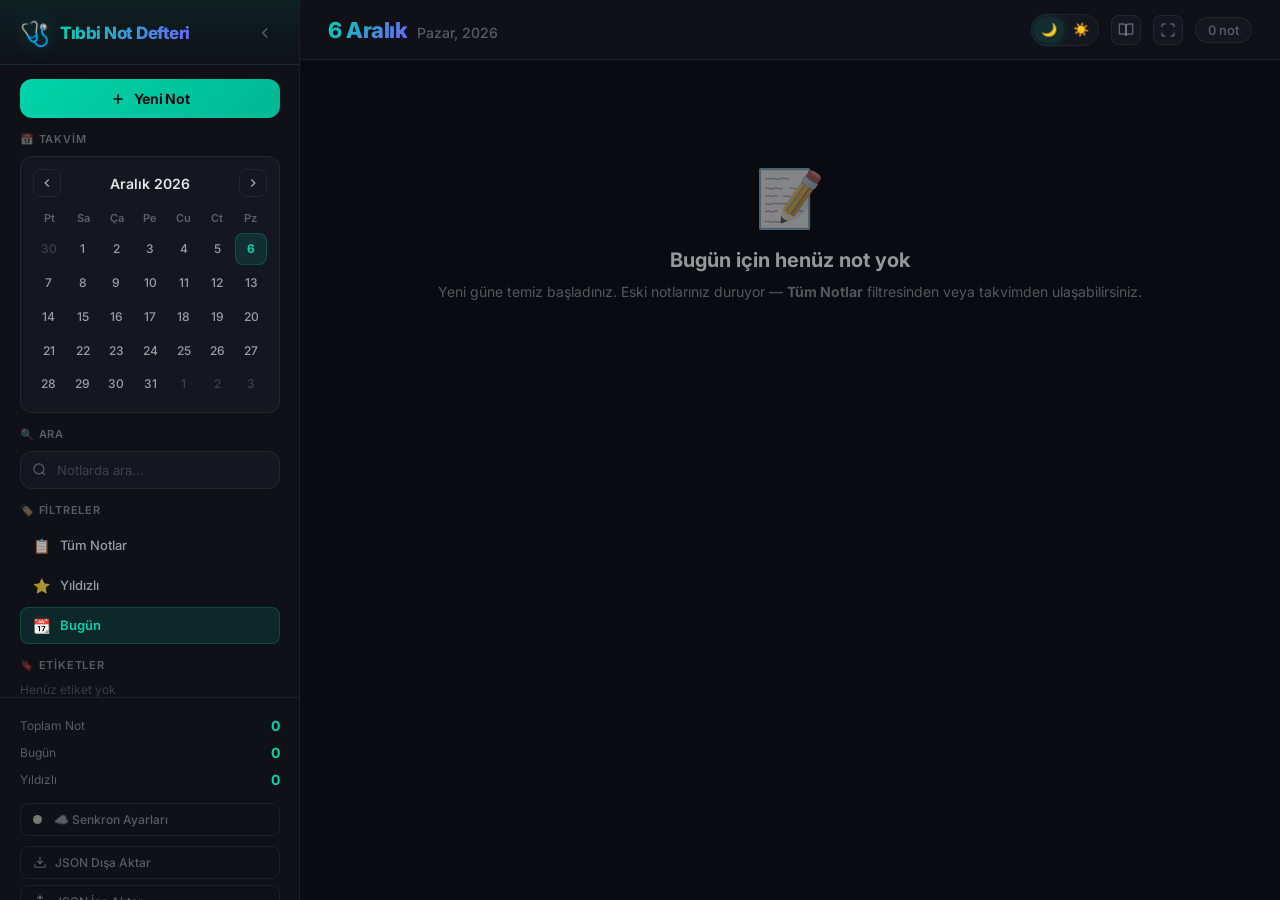
==== index.html @ 73571c64 "Mobil: PWA defter + GitHub Gist senkron (Asama 1) - index.html: app/* dosyalarini AYNEN kullanan PWA" ====
<!DOCTYPE html>
<html lang="tr">
<head>
  <meta charset="UTF-8">
  <meta name="viewport" content="width=device-width, initial-scale=1.0, maximum-scale=1.0, user-scalable=no, viewport-fit=cover">
  <title>Tıbbi Not Defteri</title>

  <!-- ===== PWA (mobil uygulama) etiketleri ===== -->
  <link rel="manifest" href="manifest.webmanifest">
  <meta name="theme-color" content="#0f0f14">
  <meta name="mobile-web-app-capable" content="yes">
  <meta name="apple-mobile-web-app-capable" content="yes">
  <meta name="apple-mobile-web-app-status-bar-style" content="black-translucent">
  <meta name="apple-mobile-web-app-title" content="Not Defteri">
  <link rel="apple-touch-icon" href="icons/icon256.png">
  <link rel="icon" type="image/png" href="icons/icon128.png">

  <link rel="preconnect" href="https://fonts.googleapis.com">
  <link rel="preconnect" href="https://fonts.gstatic.com" crossorigin>
  <link href="https://fonts.googleapis.com/css2?family=Inter:wght@300;400;500;600;700;800&display=swap" rel="stylesheet">

  <!-- app/* dosyaları AYNEN kullanılır (kopyalanmaz) -->
  <link rel="stylesheet" href="app/app.css">
  <!-- Mobil-özel ek stiller (app.css'e dokunmaz) -->
  <link rel="stylesheet" href="mobile.css">
</head>
<body>
  <div class="app-layout">
    <!-- ====== SIDEBAR ====== -->
    <aside class="sidebar" id="sidebar">
      <div class="sidebar-inner">
        <!-- Logo -->
        <div class="sidebar-header">
          <div class="sidebar-logo">
            <span class="sidebar-logo-icon">🩺</span>
            <span class="sidebar-logo-text">Tıbbi Not Defteri</span>
          </div>
          <button class="sidebar-toggle" id="sidebarToggle" title="Kenar çubuğunu kapat">
            <svg width="18" height="18" viewBox="0 0 24 24" fill="none" stroke="currentColor" stroke-width="2"><path d="M15 18l-6-6 6-6"/></svg>
          </button>
        </div>

        <!-- Quick Note -->
        <div class="sidebar-section">
          <button class="sidebar-new-note-btn" id="newNoteBtn">
            <svg width="16" height="16" viewBox="0 0 24 24" fill="none" stroke="currentColor" stroke-width="2.5"><path d="M12 5v14M5 12h14"/></svg>
            Yeni Not
          </button>
        </div>

        <!-- Calendar -->
        <div class="sidebar-section">
          <div class="sidebar-section-title">
            <span>📅 Takvim</span>
          </div>
          <div class="calendar" id="calendar">
            <div class="calendar-header">
              <button class="calendar-nav" id="calPrev">
                <svg width="14" height="14" viewBox="0 0 24 24" fill="none" stroke="currentColor" stroke-width="2.5"><path d="M15 18l-6-6 6-6"/></svg>
              </button>
              <span class="calendar-month" id="calMonth"></span>
              <button class="calendar-nav" id="calNext">
                <svg width="14" height="14" viewBox="0 0 24 24" fill="none" stroke="currentColor" stroke-width="2.5"><path d="M9 18l6-6-6-6"/></svg>
              </button>
            </div>
            <div class="calendar-weekdays">
              <span>Pt</span><span>Sa</span><span>Ça</span><span>Pe</span><span>Cu</span><span>Ct</span><span>Pz</span>
            </div>
            <div class="calendar-days" id="calDays"></div>
          </div>
        </div>

        <!-- Search -->
        <div class="sidebar-section">
          <div class="sidebar-section-title">
            <span>🔍 Ara</span>
          </div>
          <div class="search-box">
            <svg class="search-icon" width="15" height="15" viewBox="0 0 24 24" fill="none" stroke="currentColor" stroke-width="2"><circle cx="11" cy="11" r="8"/><path d="m21 21-4.35-4.35"/></svg>
            <input type="text" class="search-input" id="searchInput" placeholder="Notlarda ara...">
            <button class="search-clear" id="searchClear" style="display:none">✕</button>
          </div>
        </div>

        <!-- Filters -->
        <div class="sidebar-section">
          <div class="sidebar-section-title">
            <span>🏷️ Filtreler</span>
          </div>
          <div class="filter-buttons">
            <button class="filter-btn" data-filter="all">
              <span class="filter-icon">📋</span> Tüm Notlar
            </button>
            <button class="filter-btn" data-filter="starred">
              <span class="filter-icon">⭐</span> Yıldızlı
            </button>
            <button class="filter-btn active" data-filter="today">
              <span class="filter-icon">📆</span> Bugün
            </button>
          </div>
        </div>

        <!-- Tags -->
        <div class="sidebar-section">
          <div class="sidebar-section-title">
            <span>🔖 Etiketler</span>
          </div>
          <div class="tag-cloud" id="tagCloud">
            <div class="tag-empty">Henüz etiket yok</div>
          </div>
        </div>


        <!-- Stats -->
        <div class="sidebar-section sidebar-stats">
          <div class="sidebar-stat-row">
            <span class="sidebar-stat-label">Toplam Not</span>
            <span class="sidebar-stat-value" id="statTotal">0</span>
          </div>
          <div class="sidebar-stat-row">
            <span class="sidebar-stat-label">Bugün</span>
            <span class="sidebar-stat-value" id="statToday">0</span>
          </div>
          <div class="sidebar-stat-row">
            <span class="sidebar-stat-label">Yıldızlı</span>
            <span class="sidebar-stat-value" id="statStarred">0</span>
          </div>
        </div>

        <!-- Senkron (mobil-özel) -->
        <div class="sidebar-section sidebar-data-actions">
          <button class="data-action-btn" id="syncSettingsBtn">
            <span id="syncStatusDot" style="display:inline-block;width:9px;height:9px;border-radius:50%;background:#777;margin-right:4px;"></span>
            ☁️ Senkron Ayarları
          </button>
        </div>

        <!-- Data Actions -->
        <div class="sidebar-section sidebar-data-actions">
          <button class="data-action-btn" id="exportBtn">
            <svg width="14" height="14" viewBox="0 0 24 24" fill="none" stroke="currentColor" stroke-width="2"><path d="M21 15v4a2 2 0 01-2 2H5a2 2 0 01-2-2v-4M7 10l5 5 5-5M12 15V3"/></svg>
            JSON Dışa Aktar
          </button>
          <button class="data-action-btn" id="importBtn">
            <svg width="14" height="14" viewBox="0 0 24 24" fill="none" stroke="currentColor" stroke-width="2"><path d="M21 15v4a2 2 0 01-2 2H5a2 2 0 01-2-2v-4M17 8l-5-5-5 5M12 3v12"/></svg>
            JSON İçe Aktar
          </button>
          <div class="data-action-row">
            <button class="data-action-btn data-action-btn-sm" id="exportMdBtn" title="Görünen notları Markdown olarak indir">📄 Markdown</button>
            <button class="data-action-btn data-action-btn-sm" id="exportCsvBtn" title="Görünen notları CSV olarak indir">📊 CSV</button>
          </div>
          <button class="data-action-btn" id="printBtn" title="Görünen notları yazdır veya PDF olarak kaydet">
            <svg width="14" height="14" viewBox="0 0 24 24" fill="none" stroke="currentColor" stroke-width="2"><path d="M6 9V2h12v7M6 18H4a2 2 0 01-2-2v-5a2 2 0 012-2h16a2 2 0 012 2v5a2 2 0 01-2 2h-2M6 14h12v8H6z"/></svg>
            Yazdır / PDF
          </button>
          <input type="file" id="importFile" accept=".json" style="display:none">
        </div>
      </div>
    </aside>

    <!-- ====== MAIN CONTENT ====== -->
    <main class="main-content" id="mainContent">
      <!-- Top Bar -->
      <div class="topbar">
        <button class="topbar-menu-btn" id="menuToggle" title="Menü">
          <svg width="20" height="20" viewBox="0 0 24 24" fill="none" stroke="currentColor" stroke-width="2"><path d="M3 12h18M3 6h18M3 18h18"/></svg>
        </button>
        <div class="topbar-title" id="topbarTitle">
          <span class="topbar-date-day" id="topbarDay"></span>
          <span class="topbar-date-full" id="topbarDate"></span>
        </div>
        <div class="topbar-actions">
          <div class="topbar-theme-toggle" id="themeToggle">
            <button class="topbar-theme-btn active" data-theme="dark" title="Koyu Tema">🌙</button>
            <button class="topbar-theme-btn" data-theme="light" title="Açık Tema">☀️</button>
          </div>
          <button class="topbar-icon-btn" id="topbarReadAll" title="Toplu Oku — görünen tüm notları günlere göre tek akışta, tam ekran oku">
            <svg width="16" height="16" viewBox="0 0 24 24" fill="none" stroke="currentColor" stroke-width="2"><path d="M2 3h6a4 4 0 0 1 4 4v14a3 3 0 0 0-3-3H2z"/><path d="M22 3h-6a4 4 0 0 0-4 4v14a3 3 0 0 1 3-3h7z"/></svg>
          </button>
          <button class="topbar-icon-btn" id="topbarFullscreen" title="Tam Ekran">
            <svg width="16" height="16" viewBox="0 0 24 24" fill="none" stroke="currentColor" stroke-width="2"><path d="M8 3H5a2 2 0 00-2 2v3m18 0V5a2 2 0 00-2-2h-3m0 18h3a2 2 0 002-2v-3M3 16v3a2 2 0 002 2h3"/></svg>
          </button>
          <span class="topbar-note-count" id="topbarNoteCount">0 not</span>
        </div>
      </div>

      <!-- Yerel kayıt hatası uyarısı -->
      <div class="disk-error-banner hidden" id="diskErrorBanner">
        <span class="disk-error-text">⚠️ Notlar bilgisayara (yerel dosyaya) kaydedilemiyor. Veriler tarayıcıda güvende, ama <strong>data/notlar.json</strong> güncellenmiyor. Native host kurulumunu kontrol edin.</span>
        <button class="disk-error-close" id="diskErrorClose" title="Kapat">✕</button>
      </div>

      <!-- Notes Container -->
      <div class="notes-container" id="notesContainer">
        <!-- Notes are rendered here dynamically -->
        <div class="notes-empty" id="notesEmpty">
          <div class="notes-empty-icon">📝</div>
          <div class="notes-empty-title">Henüz not yok</div>
          <div class="notes-empty-text">
            Sağ alttaki <strong>+</strong> ile yeni not ekleyin,<br>
            veya bilgisayardaki defterden senkronlayın.
          </div>
        </div>
      </div>
    </main>
  </div>

  <!-- ====== MODALS ====== -->
  <!-- Edit Note Modal -->
  <div class="modal-overlay" id="editModal" style="display:none">
    <div class="modal">
      <div class="modal-header">
        <h2 class="modal-title">📝 Notu Düzenle</h2>
        <button class="modal-close" id="editModalClose">✕</button>
      </div>
      <div class="modal-body">
        <div class="modal-field">
          <label class="modal-label">İçerik</label>
          <div class="rich-toolbar" id="editToolbar">
            <button type="button" class="rich-btn" data-cmd="bold" title="Kalın"><b>B</b></button>
            <button type="button" class="rich-btn" data-cmd="italic" title="İtalik"><i>I</i></button>
            <button type="button" class="rich-btn" data-cmd="underline" title="Altı çizili"><u>U</u></button>
            <span class="rich-sep"></span>
            <button type="button" class="rich-btn" data-cmd="insertUnorderedList" title="Madde listesi">• Liste</button>
            <button type="button" class="rich-btn" data-cmd="formatBlock" data-value="h3" title="Başlık">H</button>
            <span class="rich-sep"></span>
            <button type="button" class="rich-btn" data-cmd="removeFormat" title="Biçimi temizle">✕ Biçim</button>
          </div>
          <div class="modal-textarea rich-editor" id="editContent" contenteditable="true"></div>
        </div>
        <div class="modal-field">
          <label class="modal-label">Kişisel Not</label>
          <textarea class="modal-textarea modal-textarea-sm" id="editUserNote" rows="3" placeholder="Kendi notlarınızı ekleyin..."></textarea>
        </div>
        <div class="modal-field">
          <label class="modal-label">Etiketler (virgülle ayırın)</label>
          <input type="text" class="modal-input" id="editTags" placeholder="acil, kardiyoloji, nöroloji">
        </div>
      </div>
      <div class="modal-footer">
        <button class="modal-btn modal-btn-secondary" id="editModalCancel">İptal</button>
        <button class="modal-btn modal-btn-primary" id="editModalSave">💾 Kaydet</button>
      </div>
    </div>
  </div>

  <!-- New Note Modal -->
  <div class="modal-overlay" id="newNoteModal" style="display:none">
    <div class="modal">
      <div class="modal-header">
        <h2 class="modal-title">✏️ Yeni Not</h2>
        <button class="modal-close" id="newNoteModalClose">✕</button>
      </div>
      <div class="modal-body">
        <div class="modal-field">
          <label class="modal-label">İçerik</label>
          <textarea class="modal-textarea" id="newNoteContent" rows="8" placeholder="Not içeriğinizi yazın..."></textarea>
        </div>
        <div class="modal-field">
          <label class="modal-label">Etiketler (virgülle ayırın)</label>
          <input type="text" class="modal-input" id="newNoteTags" placeholder="acil, kardiyoloji, nöroloji">
        </div>
      </div>
      <div class="modal-footer">
        <button class="modal-btn modal-btn-secondary" id="newNoteModalCancel">İptal</button>
        <button class="modal-btn modal-btn-primary" id="newNoteModalSave">📋 Kaydet</button>
      </div>
    </div>
  </div>

  <!-- Delete Confirm Modal -->
  <div class="modal-overlay" id="deleteModal" style="display:none">
    <div class="modal modal-sm">
      <div class="modal-header">
        <h2 class="modal-title">🗑️ Notu Sil</h2>
        <button class="modal-close" id="deleteModalClose">✕</button>
      </div>
      <div class="modal-body">
        <p class="modal-text">Bu notu silmek istediğinizden emin misiniz? Bu işlem geri alınamaz.</p>
      </div>
      <div class="modal-footer">
        <button class="modal-btn modal-btn-secondary" id="deleteModalCancel">İptal</button>
        <button class="modal-btn modal-btn-danger" id="deleteModalConfirm">🗑️ Sil</button>
      </div>
    </div>
  </div>

  <!-- Read Note Modal -->
  <div class="modal-overlay" id="readModal" style="display:none">
    <div class="modal read-modal" id="readModalDialog" style="width: min(720px, 90vw);">
      <div class="modal-header">
        <h2 class="modal-title">📖 Notu Oku</h2>
        <div class="read-modal-width-control" id="readModalWidthControl">
          <button class="width-toggle-btn" id="widthToggleBtn" title="Genişlik Ayarla">
            <svg width="14" height="14" viewBox="0 0 24 24" fill="none" stroke="currentColor" stroke-width="2"><path d="M21 3H3v18h18V3zM9 3v18M15 3v18"/></svg>
          </button>
          <div class="width-slider-panel" id="widthSliderPanel">
            <input type="range" class="width-slider" id="readModalWidthSlider" min="40" max="100" value="65" title="İçerik genişliği">
            <span class="width-value" id="readModalWidthValue">65%</span>
          </div>
        </div>
        <div style="display:flex; gap:6px; align-items:center;">
          <span class="read-modal-meta" id="readModalMeta"></span>
          <button class="modal-header-btn" id="readModalFullscreen" title="Tam Ekran">
            <svg width="16" height="16" viewBox="0 0 24 24" fill="none" stroke="currentColor" stroke-width="2"><path d="M8 3H5a2 2 0 00-2 2v3m18 0V5a2 2 0 00-2-2h-3m0 18h3a2 2 0 002-2v-3M3 16v3a2 2 0 002 2h3"/></svg>
          </button>
          <button class="modal-close" id="readModalClose">✕</button>
        </div>
      </div>
      <div class="modal-body" style="max-height:60vh; overflow-y:auto;">
        <div id="readModalContent" class="note-card-content" style="font-size:15px; line-height:1.85; color:var(--text-primary); word-break:break-word; max-height:none; overflow-y:auto;"></div>
        <div id="readModalUserNote" style="display:none; margin-top:16px; padding:12px 16px; background:var(--accent-secondary-dim); border:1px solid rgba(108,99,255,0.12); border-radius:var(--radius-sm); font-size:14px; color:#b0adff; line-height:1.6; font-style:italic;"></div>
        <div id="readModalSource" style="display:none; margin-top:16px; font-size:12px; color:var(--text-tertiary);"></div>
        <div id="readModalTags" style="display:none; margin-top:12px; display:flex; gap:6px; flex-wrap:wrap;"></div>
      </div>
      <div class="modal-footer read-modal-footer">
        <div class="read-modal-nav">
          <button class="modal-btn modal-btn-nav" id="readModalPrev" title="Önceki Not">
            <svg width="16" height="16" viewBox="0 0 24 24" fill="none" stroke="currentColor" stroke-width="2.5"><path d="M15 18l-6-6 6-6"/></svg>
            <span>Önceki</span>
          </button>
          <span class="read-modal-counter" id="readModalCounter"></span>
          <button class="modal-btn modal-btn-nav" id="readModalNext" title="Sonraki Not">
            <span>Sonraki</span>
            <svg width="16" height="16" viewBox="0 0 24 24" fill="none" stroke="currentColor" stroke-width="2.5"><path d="M9 18l6-6-6-6"/></svg>
          </button>
        </div>
        <div class="read-modal-actions">
          <button class="modal-btn modal-btn-secondary" id="readModalCopyBtn" title="Notu panoya kopyala">📋 Kopyala</button>
          <button class="modal-btn modal-btn-secondary" id="readModalEditBtn">✏️ Düzenle</button>
          <button class="modal-btn modal-btn-primary" id="readModalCloseBtn">Kapat</button>
        </div>
      </div>
    </div>
  </div>

  <!-- ====== MOBİL-ÖZEL: Senkron Ayarları Modalı ====== -->
  <div class="modal-overlay" id="syncModal" style="display:none">
    <div class="modal modal-sm">
      <div class="modal-header">
        <h2 class="modal-title">☁️ Bulut Senkron</h2>
        <button class="modal-close" id="syncModalClose">✕</button>
      </div>
      <div class="modal-body">
        <p class="modal-text" id="syncStatusText" style="margin-bottom:14px;">Durum: kapalı</p>
        <div class="modal-field">
          <label class="modal-label">GitHub Token (yalnızca "gist" izinli)</label>
          <input type="password" class="modal-input" id="syncToken" placeholder="ghp_… veya github_pat_…" autocomplete="off">
          <small style="color:var(--text-tertiary); font-size:11px; display:block; margin-top:6px;">
            Token yalnızca <strong>bu telefonda</strong> saklanır, hiçbir yere gönderilmez.
          </small>
        </div>
        <div class="modal-field">
          <label class="modal-label">Gist ID (boş bırak → otomatik oluşturulur)</label>
          <input type="text" class="modal-input" id="syncGistId" placeholder="(ilk kurulumda boş bırakın)" autocomplete="off">
        </div>
      </div>
      <div class="modal-footer">
        <button class="modal-btn modal-btn-danger" id="syncDisconnectBtn" style="margin-right:auto;">Bağlantıyı Kes</button>
        <button class="modal-btn modal-btn-secondary" id="syncNowBtn">🔄 Şimdi Senkronla</button>
        <button class="modal-btn modal-btn-primary" id="syncSaveBtn">💾 Bağlan</button>
      </div>
    </div>
  </div>

  <!-- ====== MOBİL-ÖZEL: Yeni not için kayan (+) buton ====== -->
  <button class="mobile-fab" id="mobileFab" title="Yeni Not" aria-label="Yeni Not">
    <svg width="26" height="26" viewBox="0 0 24 24" fill="none" stroke="currentColor" stroke-width="2.5"><path d="M12 5v14M5 12h14"/></svg>
  </button>

  <!-- ===== Önce mobil shim (chrome.* + senkron), sonra app/* AYNEN ===== -->
  <script src="mobile-shim.js"></script>
  <script src="app/storage.js"></script>
  <script src="app/app.js"></script>
  <script src="mobile-settings.js"></script>
  <script>
    // Service worker (çevrimdışı çalışma)
    if ('serviceWorker' in navigator) {
      window.addEventListener('load', function () {
        navigator.serviceWorker.register('sw.js').catch(function (e) {
          console.warn('SW kaydı başarısız', e);
        });
      });
    }
  </script>
</body>
</html>
---- app/app.css ----
/* ==========================================
   Tıbbi Not Defteri - Ana Uygulama Styles
   ========================================== */

@import url('https://fonts.googleapis.com/css2?family=Inter:wght@300;400;500;600;700;800&display=swap');

/* ==========================================
   CSS Custom Properties (Design Tokens)
   ========================================== */
:root {
  /* Colors */
  --bg-primary: #0a0b10;
  --bg-secondary: #0f1117;
  --bg-tertiary: #151720;
  --bg-card: #1a1d27;
  --bg-card-hover: #1f2233;
  --bg-elevated: #222538;

  --accent-primary: #00d4aa;
  --accent-primary-hover: #00e6b8;
  --accent-primary-dim: rgba(0, 212, 170, 0.12);
  --accent-primary-glow: rgba(0, 212, 170, 0.08);
  --accent-secondary: #6c63ff;
  --accent-secondary-dim: rgba(108, 99, 255, 0.12);
  --accent-danger: #ff5252;
  --accent-danger-dim: rgba(255, 82, 82, 0.12);
  --accent-warning: #ffb74d;
  --accent-star: #ffd700;

  --text-primary: #e4e4e7;
  --text-secondary: rgba(228, 228, 231, 0.65);
  --text-tertiary: rgba(228, 228, 231, 0.35);
  --text-muted: rgba(228, 228, 231, 0.2);

  --border-primary: rgba(255, 255, 255, 0.06);
  --border-hover: rgba(0, 212, 170, 0.2);
  --border-accent: rgba(0, 212, 170, 0.35);

  --shadow-sm: 0 2px 8px rgba(0, 0, 0, 0.2);
  --shadow-md: 0 4px 20px rgba(0, 0, 0, 0.3);
  --shadow-lg: 0 8px 40px rgba(0, 0, 0, 0.4);
  --shadow-glow: 0 0 30px rgba(0, 212, 170, 0.08);

  --radius-sm: 8px;
  --radius-md: 12px;
  --radius-lg: 16px;
  --radius-xl: 20px;

  --sidebar-width: 300px;
  --topbar-height: 60px;

  --transition-fast: 0.15s ease;
  --transition-normal: 0.25s ease;
  --transition-smooth: 0.35s cubic-bezier(0.4, 0, 0.2, 1);
}

/* ==========================================
   Reset & Base
   ========================================== */
*, *::before, *::after {
  box-sizing: border-box;
  margin: 0;
  padding: 0;
}

html, body {
  height: 100%;
  overflow: hidden;
}

body {
  font-family: 'Inter', -apple-system, BlinkMacSystemFont, 'Segoe UI', sans-serif;
  background: var(--bg-primary);
  color: var(--text-primary);
  -webkit-font-smoothing: antialiased;
  -moz-osx-font-smoothing: grayscale;
}

/* ==========================================
   App Layout
   ========================================== */
.app-layout {
  display: flex;
  height: 100vh;
  overflow: hidden;
}

/* ==========================================
   SIDEBAR
   ========================================== */
.sidebar {
  width: var(--sidebar-width);
  min-width: var(--sidebar-width);
  height: 100vh;
  background: var(--bg-secondary);
  border-right: 1px solid var(--border-primary);
  display: flex;
  flex-direction: column;
  transition: all var(--transition-smooth);
  overflow: hidden;
  position: relative;
  z-index: 100;
}

.sidebar.collapsed {
  width: 0;
  min-width: 0;
  border-right: none;
}

.sidebar-inner {
  width: var(--sidebar-width);
  height: 100%;
  overflow-y: auto;
  overflow-x: hidden;
  display: flex;
  flex-direction: column;
  padding-bottom: 20px;
}

.sidebar-inner::-webkit-scrollbar {
  width: 4px;
}

.sidebar-inner::-webkit-scrollbar-track {
  background: transparent;
}

.sidebar-inner::-webkit-scrollbar-thumb {
  background: rgba(255, 255, 255, 0.08);
  border-radius: 2px;
}

.sidebar-inner::-webkit-scrollbar-thumb:hover {
  background: rgba(255, 255, 255, 0.15);
}

/* Sidebar Header */
.sidebar-header {
  display: flex;
  align-items: center;
  justify-content: space-between;
  padding: 18px 20px 16px;
  border-bottom: 1px solid var(--border-primary);
  background: linear-gradient(180deg, var(--accent-primary-glow), transparent);
}

.sidebar-logo {
  display: flex;
  align-items: center;
  gap: 10px;
}

.sidebar-logo-icon {
  font-size: 24px;
  filter: drop-shadow(0 0 10px rgba(0, 212, 170, 0.4));
}

.sidebar-logo-text {
  font-size: 17px;
  font-weight: 800;
  background: linear-gradient(135deg, var(--accent-primary), var(--accent-secondary));
  -webkit-background-clip: text;
  -webkit-text-fill-color: transparent;
  background-clip: text;
  letter-spacing: -0.5px;
}

.sidebar-toggle {
  width: 30px;
  height: 30px;
  display: flex;
  align-items: center;
  justify-content: center;
  background: transparent;
  border: 1px solid transparent;
  border-radius: var(--radius-sm);
  color: var(--text-tertiary);
  cursor: pointer;
  transition: all var(--transition-fast);
}

.sidebar-toggle:hover {
  background: var(--accent-primary-dim);
  border-color: var(--border-hover);
  color: var(--accent-primary);
}

/* Sidebar Sections */
.sidebar-section {
  padding: 14px 20px 0;
}

.sidebar-section-title {
  font-size: 11px;
  font-weight: 600;
  text-transform: uppercase;
  letter-spacing: 0.8px;
  color: var(--text-tertiary);
  margin-bottom: 10px;
}

/* New Note Button */
.sidebar-new-note-btn {
  width: 100%;
  display: flex;
  align-items: center;
  justify-content: center;
  gap: 8px;
  padding: 11px;
  background: linear-gradient(135deg, var(--accent-primary), #00b894);
  border: none;
  border-radius: var(--radius-md);
  color: var(--bg-primary);
  font-family: inherit;
  font-size: 14px;
  font-weight: 700;
  cursor: pointer;
  transition: all var(--transition-normal);
  letter-spacing: -0.2px;
}

.sidebar-new-note-btn:hover {
  background: linear-gradient(135deg, var(--accent-primary-hover), var(--accent-primary));
  box-shadow: 0 4px 24px rgba(0, 212, 170, 0.3);
  transform: translateY(-1px);
}

.sidebar-new-note-btn:active {
  transform: translateY(0);
}

/* ==========================================
   CALENDAR
   ========================================== */
.calendar {
  background: var(--bg-tertiary);
  border: 1px solid var(--border-primary);
  border-radius: var(--radius-md);
  padding: 12px;
  overflow: hidden;
}

.calendar-header {
  display: flex;
  align-items: center;
  justify-content: space-between;
  margin-bottom: 10px;
}

.calendar-month {
  font-size: 14px;
  font-weight: 600;
  color: var(--text-primary);
}

.calendar-nav {
  width: 28px;
  height: 28px;
  display: flex;
  align-items: center;
  justify-content: center;
  background: transparent;
  border: 1px solid var(--border-primary);
  border-radius: var(--radius-sm);
  color: var(--text-secondary);
  cursor: pointer;
  transition: all var(--transition-fast);
}

.calendar-nav:hover {
  background: var(--accent-primary-dim);
  border-color: var(--border-hover);
  color: var(--accent-primary);
}

.calendar-weekdays {
  display: grid;
  grid-template-columns: repeat(7, 1fr);
  gap: 0;
  margin-bottom: 4px;
}

.calendar-weekdays span {
  text-align: center;
  font-size: 11px;
  font-weight: 600;
  color: var(--text-tertiary);
  padding: 4px 0;
}

.calendar-days {
  display: grid;
  grid-template-columns: repeat(7, 1fr);
  gap: 2px;
}

.calendar-day {
  aspect-ratio: 1;
  display: flex;
  align-items: center;
  justify-content: center;
  font-size: 12px;
  font-weight: 500;
  color: var(--text-secondary);
  border-radius: var(--radius-sm);
  cursor: pointer;
  transition: all var(--transition-fast);
  position: relative;
  border: 1px solid transparent;
}

.calendar-day:hover {
  background: var(--accent-primary-dim);
  color: var(--accent-primary);
}

.calendar-day.today {
  background: var(--accent-primary-dim);
  color: var(--accent-primary);
  font-weight: 700;
  border-color: var(--border-hover);
}

.calendar-day.selected {
  background: var(--accent-primary);
  color: var(--bg-primary);
  font-weight: 700;
  box-shadow: 0 0 12px rgba(0, 212, 170, 0.3);
}

.calendar-day.has-notes::after {
  content: '';
  position: absolute;
  bottom: 3px;
  width: 4px;
  height: 4px;
  background: var(--accent-primary);
  border-radius: 50%;
}

.calendar-day.selected.has-notes::after {
  background: var(--bg-primary);
}

.calendar-day.other-month {
  color: var(--text-muted);
}

.calendar-day.empty {
  cursor: default;
}

/* ==========================================
   SEARCH
   ========================================== */
.search-box {
  position: relative;
  display: flex;
  align-items: center;
}

.search-icon {
  position: absolute;
  left: 12px;
  color: var(--text-tertiary);
  pointer-events: none;
}

.search-input {
  width: 100%;
  padding: 10px 36px 10px 36px;
  background: var(--bg-tertiary);
  border: 1px solid var(--border-primary);
  border-radius: var(--radius-md);
  color: var(--text-primary);
  font-family: inherit;
  font-size: 13px;
  outline: none;
  transition: all var(--transition-fast);
}

.search-input:focus {
  border-color: var(--border-accent);
  background: rgba(0, 212, 170, 0.03);
  box-shadow: 0 0 0 3px rgba(0, 212, 170, 0.06);
}

.search-input::placeholder {
  color: var(--text-muted);
}

.search-clear {
  position: absolute;
  right: 8px;
  width: 22px;
  height: 22px;
  display: flex;
  align-items: center;
  justify-content: center;
  background: rgba(255, 255, 255, 0.06);
  border: none;
  border-radius: 50%;
  color: var(--text-tertiary);
  font-size: 10px;
  cursor: pointer;
  transition: all var(--transition-fast);
}

.search-clear:hover {
  background: var(--accent-danger-dim);
  color: var(--accent-danger);
}

/* ==========================================
   FILTERS
   ========================================== */
.filter-buttons {
  display: flex;
  flex-direction: column;
  gap: 3px;
}

.filter-btn {
  display: flex;
  align-items: center;
  gap: 10px;
  padding: 9px 12px;
  background: transparent;
  border: 1px solid transparent;
  border-radius: var(--radius-sm);
  color: var(--text-secondary);
  font-family: inherit;
  font-size: 13px;
  font-weight: 500;
  cursor: pointer;
  transition: all var(--transition-fast);
  text-align: left;
}

.filter-btn:hover {
  background: var(--bg-tertiary);
  color: var(--text-primary);
}

.filter-btn.active {
  background: var(--accent-primary-dim);
  color: var(--accent-primary);
  border-color: var(--border-hover);
  font-weight: 600;
}

.filter-icon {
  font-size: 14px;
}

/* ==========================================
   TAGS
   ========================================== */
.tag-cloud {
  display: flex;
  flex-wrap: wrap;
  gap: 6px;
}

.tag-item {
  display: inline-flex;
  align-items: center;
  gap: 4px;
  padding: 4px 10px;
  background: var(--accent-secondary-dim);
  border: 1px solid rgba(108, 99, 255, 0.15);
  border-radius: 20px;
  color: #a39dff;
  font-size: 12px;
  font-weight: 500;
  cursor: pointer;
  transition: all var(--transition-fast);
}

.tag-item:hover {
  background: rgba(108, 99, 255, 0.2);
  border-color: rgba(108, 99, 255, 0.35);
}

.tag-item.active {
  background: var(--accent-secondary);
  color: white;
}

.tag-count {
  font-size: 10px;
  opacity: 0.6;
}

.tag-empty {
  font-size: 12px;
  color: var(--text-muted);
}

/* ==========================================
   SIDEBAR STATS
   ========================================== */
.sidebar-stats {
  margin-top: auto;
  padding-top: 14px !important;
  border-top: 1px solid var(--border-primary);
}

.sidebar-stat-row {
  display: flex;
  align-items: center;
  justify-content: space-between;
  padding: 5px 0;
}

.sidebar-stat-label {
  font-size: 12px;
  color: var(--text-tertiary);
}

.sidebar-stat-value {
  font-size: 14px;
  font-weight: 700;
  color: var(--accent-primary);
}

/* ==========================================
   DATA ACTIONS
   ========================================== */
.sidebar-data-actions {
  display: flex;
  flex-direction: column;
  gap: 6px;
  padding-top: 10px !important;
}

.data-action-btn {
  display: flex;
  align-items: center;
  gap: 8px;
  padding: 8px 12px;
  background: transparent;
  border: 1px solid var(--border-primary);
  border-radius: var(--radius-sm);
  color: var(--text-tertiary);
  font-family: inherit;
  font-size: 12px;
  font-weight: 500;
  cursor: pointer;
  transition: all var(--transition-fast);
}

.data-action-btn:hover {
  background: var(--bg-tertiary);
  border-color: var(--border-hover);
  color: var(--text-secondary);
}

.data-action-row {
  display: flex;
  gap: 6px;
}

.data-action-btn-sm {
  flex: 1;
  justify-content: center;
  padding: 7px 8px;
  font-size: 11px;
}

/* Yerel kayıt hatası banner'ı */
.disk-error-banner {
  display: flex;
  align-items: center;
  justify-content: space-between;
  gap: 12px;
  margin: 14px 28px 0;
  padding: 11px 16px;
  background: rgba(255, 159, 67, 0.12);
  border: 1px solid rgba(255, 159, 67, 0.4);
  border-radius: var(--radius-sm);
  color: var(--text-secondary);
  font-size: 13px;
  line-height: 1.5;
}

.disk-error-banner.hidden {
  display: none;
}

.disk-error-text strong {
  color: #ff9f43;
}

.disk-error-close {
  flex-shrink: 0;
  width: 24px;
  height: 24px;
  display: flex;
  align-items: center;
  justify-content: center;
  background: transparent;
  border: none;
  border-radius: 6px;
  color: var(--text-tertiary);
  font-size: 14px;
  cursor: pointer;
  transition: all var(--transition-fast);
}

.disk-error-close:hover {
  background: rgba(255, 159, 67, 0.18);
  color: #ff9f43;
}

/* ==========================================
   MAIN CONTENT
   ========================================== */
.main-content {
  flex: 1;
  display: flex;
  flex-direction: column;
  overflow: hidden;
  background: var(--bg-primary);
  min-height: 0;
  position: relative;
}

/* ==========================================
   TOPBAR
   ========================================== */
.topbar {
  display: flex;
  align-items: center;
  gap: 16px;
  padding: 0 28px;
  height: var(--topbar-height);
  min-height: var(--topbar-height);
  border-bottom: 1px solid var(--border-primary);
  background: var(--bg-secondary);
}

.topbar-menu-btn {
  display: none;
  width: 36px;
  height: 36px;
  align-items: center;
  justify-content: center;
  background: transparent;
  border: 1px solid var(--border-primary);
  border-radius: var(--radius-sm);
  color: var(--text-secondary);
  cursor: pointer;
  transition: all var(--transition-fast);
}

.topbar-menu-btn:hover {
  background: var(--accent-primary-dim);
  color: var(--accent-primary);
}

.sidebar.collapsed ~ .main-content .topbar-menu-btn {
  display: flex;
}

.topbar-title {
  display: flex;
  align-items: baseline;
  gap: 10px;
}

.topbar-date-day {
  font-size: 22px;
  font-weight: 800;
  background: linear-gradient(135deg, var(--accent-primary), var(--accent-secondary));
  -webkit-background-clip: text;
  -webkit-text-fill-color: transparent;
  background-clip: text;
  letter-spacing: -0.5px;
}

.topbar-date-full {
  font-size: 14px;
  color: var(--text-tertiary);
  font-weight: 500;
}

.topbar-actions {
  margin-left: auto;
  display: flex;
  align-items: center;
  gap: 12px;
}

.topbar-note-count {
  font-size: 13px;
  color: var(--text-tertiary);
  font-weight: 500;
  padding: 4px 12px;
  background: var(--bg-tertiary);
  border-radius: 20px;
  border: 1px solid var(--border-primary);
}

/* Topbar Theme Toggle */
.topbar-theme-toggle {
  display: flex;
  gap: 2px;
  padding: 2px;
  background: var(--bg-tertiary);
  border: 1px solid var(--border-primary);
  border-radius: 20px;
}

.topbar-theme-btn {
  width: 30px;
  height: 26px;
  display: flex;
  align-items: center;
  justify-content: center;
  background: transparent;
  border: none;
  border-radius: 20px;
  font-size: 13px;
  cursor: pointer;
  transition: all var(--transition-fast);
  padding: 0;
}

.topbar-theme-btn:hover {
  background: rgba(255, 255, 255, 0.06);
}

.topbar-theme-btn.active {
  background: var(--accent-primary-dim);
  box-shadow: 0 0 8px rgba(0, 212, 170, 0.15);
}

/* Topbar icon button (fullscreen) */
.topbar-icon-btn {
  width: 30px;
  height: 30px;
  display: flex;
  align-items: center;
  justify-content: center;
  background: var(--bg-tertiary);
  border: 1px solid var(--border-primary);
  border-radius: 8px;
  color: var(--text-tertiary);
  cursor: pointer;
  transition: all var(--transition-fast);
  padding: 0;
}

.topbar-icon-btn:hover {
  background: var(--accent-primary-dim);
  border-color: var(--border-hover);
  color: var(--accent-primary);
}

/* ==========================================
   NOTES CONTAINER
   ========================================== */
.notes-container {
  flex: 1;
  overflow-y: auto;
  overflow-x: hidden;
  padding: 24px 28px;
  display: flex;
  flex-direction: column;
  gap: 12px;
  min-height: 0;
  height: calc(100vh - var(--topbar-height));
  max-height: calc(100vh - var(--topbar-height));
}

.notes-container::-webkit-scrollbar {
  width: 6px;
}

.notes-container::-webkit-scrollbar-track {
  background: transparent;
}

.notes-container::-webkit-scrollbar-thumb {
  background: rgba(255, 255, 255, 0.06);
  border-radius: 3px;
}

.notes-container::-webkit-scrollbar-thumb:hover {
  background: rgba(255, 255, 255, 0.12);
}

/* Empty State */
.notes-empty {
  display: flex;
  flex-direction: column;
  align-items: center;
  justify-content: center;
  padding: 80px 20px;
  text-align: center;
}

.notes-empty.hidden {
  display: none;
}

/* "Daha fazla göster" butonu (kademeli liste) */
.load-more-btn {
  align-self: center;
  margin: 8px 0 4px;
  padding: 10px 22px;
  background: var(--accent-primary-dim);
  border: 1px solid var(--border-primary);
  border-radius: var(--radius-sm);
  color: var(--accent-primary);
  font-family: inherit;
  font-size: 13px;
  font-weight: 600;
  cursor: pointer;
  transition: all var(--transition-fast);
}

.load-more-btn:hover {
  background: var(--accent-primary);
  border-color: var(--accent-primary);
  color: #fff;
}

.notes-empty-icon {
  font-size: 56px;
  margin-bottom: 16px;
  filter: grayscale(0.5);
  opacity: 0.5;
}

.notes-empty-title {
  font-size: 20px;
  font-weight: 700;
  color: var(--text-secondary);
  margin-bottom: 8px;
}

.notes-empty-text {
  font-size: 14px;
  color: var(--text-tertiary);
  line-height: 1.7;
}

.notes-empty-text kbd {
  display: inline-block;
  padding: 2px 7px;
  background: var(--bg-elevated);
  border: 1px solid var(--border-primary);
  border-radius: 5px;
  font-family: 'SF Mono', Consolas, monospace;
  font-size: 12px;
  color: var(--accent-primary);
}

/* ==========================================
   NOTE CARD
   ========================================== */
.note-card {
  background: var(--bg-card);
  border: 1px solid var(--border-primary);
  border-radius: var(--radius-lg);
  padding: 20px 22px;
  transition: all var(--transition-normal);
  position: relative;
  overflow: hidden;
  animation: noteCardIn 0.35s ease forwards;
  opacity: 0;
  transform: translateY(8px);
  flex-shrink: 0;
}

@keyframes noteCardIn {
  to {
    opacity: 1;
    transform: translateY(0);
  }
}

.note-card::before {
  content: '';
  position: absolute;
  top: 0;
  left: 0;
  width: 3px;
  height: 100%;
  background: linear-gradient(180deg, var(--accent-primary), var(--accent-secondary));
  opacity: 0;
  transition: opacity var(--transition-normal);
}

.note-card:hover {
  background: var(--bg-card-hover);
  border-color: var(--border-hover);
  box-shadow: var(--shadow-glow);
}

.note-card:hover::before {
  opacity: 1;
}

.note-card.starred {
  border-color: rgba(255, 215, 0, 0.15);
}

.note-card.starred::before {
  background: linear-gradient(180deg, var(--accent-star), #ff8c00);
  opacity: 1;
}

/* Card Header */
.note-card-header {
  display: flex;
  align-items: flex-start;
  justify-content: space-between;
  margin-bottom: 12px;
}

.note-card-meta {
  display: flex;
  align-items: center;
  gap: 10px;
}

.note-card-time {
  font-size: 12px;
  font-weight: 600;
  color: var(--accent-primary);
}

.note-card-method {
  font-size: 11px;
  padding: 2px 8px;
  background: var(--accent-primary-dim);
  border: 1px solid rgba(0, 212, 170, 0.1);
  border-radius: 20px;
  color: var(--accent-primary);
  font-weight: 500;
}

.note-card-actions {
  display: flex;
  align-items: center;
  gap: 4px;
}


.note-card-action {
  width: 30px;
  height: 30px;
  display: flex;
  align-items: center;
  justify-content: center;
  background: transparent;
  border: 1px solid transparent;
  border-radius: var(--radius-sm);
  color: var(--text-tertiary);
  font-size: 14px;
  cursor: pointer;
  transition: all var(--transition-fast);
}

.note-card-action:hover {
  background: var(--bg-elevated);
  border-color: var(--border-primary);
  color: var(--text-primary);
}

.note-card-action.star-btn {
  opacity: 1;
}

.note-card-action.star-btn.starred {
  color: var(--accent-star);
}

.note-card-action.star-btn:hover {
  color: var(--accent-star);
}

.note-card-action.delete-btn:hover {
  background: var(--accent-danger-dim);
  border-color: rgba(255, 82, 82, 0.2);
  color: var(--accent-danger);
}

.note-card-action.read-btn:hover {
  background: var(--accent-primary-dim);
  border-color: var(--border-hover);
  color: var(--accent-primary);
}

.note-card-action.read-fullscreen-btn:hover {
  background: var(--accent-secondary-dim);
  border-color: rgba(108, 99, 255, 0.25);
  color: var(--accent-secondary);
}

/* Card Content */
.note-card-content {
  font-size: 14px;
  line-height: 1.75;
  color: var(--text-primary);
  word-break: break-word;
  margin-bottom: 12px;
  max-height: 300px;
  overflow: hidden;
  position: relative;
}

.note-card-content p {
  margin-bottom: 8px;
}

.note-card-content p:last-child {
  margin-bottom: 0;
}

.note-card-content img {
  max-width: 100%;
  height: auto;
  border-radius: var(--radius-sm);
  margin: 8px 0;
  border: 1px solid var(--border-primary);
}

.note-card-content table {
  width: 100%;
  border-collapse: collapse;
  margin: 10px 0;
  font-size: 13px;
}

.note-card-content th,
.note-card-content td {
  padding: 8px 12px;
  border: 1px solid var(--border-primary);
  text-align: left;
}

.note-card-content th {
  background: var(--bg-elevated);
  font-weight: 600;
  color: var(--accent-primary);
}

.note-card-content tr:nth-child(even) {
  background: rgba(255, 255, 255, 0.02);
}

.note-card-content h1,
.note-card-content h2,
.note-card-content h3,
.note-card-content h4 {
  margin: 12px 0 6px;
  color: var(--accent-primary);
}

.note-card-content ul,
.note-card-content ol {
  padding-left: 20px;
  margin: 6px 0;
}

.note-card-content li {
  margin-bottom: 4px;
}

.note-card-content pre {
  background: var(--bg-elevated);
  padding: 10px 14px;
  border-radius: var(--radius-sm);
  overflow-x: auto;
  font-size: 13px;
  margin: 8px 0;
}

.note-card-content blockquote {
  border-left: 3px solid var(--accent-primary);
  padding-left: 12px;
  margin: 8px 0;
  color: var(--text-secondary);
}

.note-card-content strong,
.note-card-content b {
  color: var(--text-primary);
  font-weight: 600;
}

.note-card-content.expanded {
  max-height: none;
}

.note-card-content.truncated::after {
  content: '';
  position: absolute;
  bottom: 0;
  left: 0;
  right: 0;
  height: 60px;
  background: linear-gradient(transparent, var(--bg-card));
  pointer-events: none;
}

.note-card:hover .note-card-content.truncated::after {
  background: linear-gradient(transparent, var(--bg-card-hover));
}

.note-card-expand {
  display: none;
  align-items: center;
  gap: 6px;
  padding: 6px 12px;
  background: var(--accent-primary-dim);
  border: 1px solid var(--border-hover);
  border-radius: var(--radius-sm);
  color: var(--accent-primary);
  font-family: inherit;
  font-size: 12px;
  font-weight: 600;
  cursor: pointer;
  margin-bottom: 12px;
  transition: all var(--transition-fast);
}

.note-card-expand:hover {
  background: rgba(0, 212, 170, 0.18);
}

.note-card-expand.visible {
  display: inline-flex;
}

/* User Note */
.note-card-user-note {
  padding: 10px 14px;
  background: var(--accent-secondary-dim);
  border: 1px solid rgba(108, 99, 255, 0.12);
  border-radius: var(--radius-sm);
  margin-bottom: 12px;
  font-size: 13px;
  color: #b0adff;
  line-height: 1.6;
  font-style: italic;
}

.note-card-user-note::before {
  content: '💬 ';
}

/* Card Footer */
.note-card-footer {
  display: flex;
  align-items: center;
  justify-content: space-between;
  flex-wrap: wrap;
  gap: 8px;
}

.note-card-source {
  display: flex;
  align-items: center;
  gap: 6px;
  font-size: 12px;
  color: var(--text-tertiary);
  max-width: 60%;
  overflow: hidden;
}

.note-card-source a {
  color: var(--text-tertiary);
  text-decoration: none;
  overflow: hidden;
  text-overflow: ellipsis;
  white-space: nowrap;
  transition: color var(--transition-fast);
}

.note-card-source a:hover {
  color: var(--accent-primary);
}

.note-card-tags {
  display: flex;
  align-items: center;
  gap: 4px;
  flex-wrap: wrap;
}

.note-tag {
  display: inline-flex;
  align-items: center;
  padding: 2px 8px;
  background: var(--accent-secondary-dim);
  border-radius: 12px;
  font-size: 11px;
  font-weight: 500;
  color: #a39dff;
}

/* ==========================================
   MODALS
   ========================================== */
.modal-overlay {
  position: fixed;
  top: 0;
  left: 0;
  width: 100%;
  height: 100%;
  background: rgba(0, 0, 0, 0.6);
  backdrop-filter: blur(6px);
  display: flex;
  align-items: center;
  justify-content: center;
  z-index: 1000;
  opacity: 0;
  animation: modalFadeIn 0.25s ease forwards;
}

@keyframes modalFadeIn {
  to { opacity: 1; }
}

.modal {
  width: min(560px, 90vw);
  background: var(--bg-secondary);
  border: 1px solid var(--border-primary);
  border-radius: var(--radius-xl);
  box-shadow: var(--shadow-lg), var(--shadow-glow);
  overflow: hidden;
  animation: modalSlideIn 0.3s cubic-bezier(0.34, 1.56, 0.64, 1) forwards;
  transform: scale(0.95) translateY(10px);
  opacity: 0;
}

.read-modal {
  display: flex;
  flex-direction: column;
  transition: all var(--transition-smooth);
}

.modal-sm {
  width: min(420px, 90vw);
}

@keyframes modalSlideIn {
  to {
    transform: scale(1) translateY(0);
    opacity: 1;
  }
}

.modal-header {
  display: flex;
  align-items: center;
  justify-content: space-between;
  padding: 20px 24px;
  border-bottom: 1px solid var(--border-primary);
}

.modal-title {
  font-size: 18px;
  font-weight: 700;
  color: var(--text-primary);
}

.modal-close {
  width: 32px;
  height: 32px;
  display: flex;
  align-items: center;
  justify-content: center;
  background: transparent;
  border: 1px solid var(--border-primary);
  border-radius: var(--radius-sm);
  color: var(--text-tertiary);
  font-size: 14px;
  cursor: pointer;
  transition: all var(--transition-fast);
}

.modal-close:hover {
  background: var(--accent-danger-dim);
  border-color: rgba(255, 82, 82, 0.2);
  color: var(--accent-danger);
}

.modal-body {
  padding: 20px 24px;
  display: flex;
  flex-direction: column;
  gap: 16px;
}

.modal-field {
  display: flex;
  flex-direction: column;
  gap: 6px;
}

.modal-label {
  font-size: 13px;
  font-weight: 600;
  color: var(--text-secondary);
}

.modal-textarea,
.modal-input {
  padding: 12px 14px;
  background: var(--bg-tertiary);
  border: 1px solid var(--border-primary);
  border-radius: var(--radius-md);
  color: var(--text-primary);
  font-family: inherit;
  font-size: 14px;
  line-height: 1.6;
  outline: none;
  resize: vertical;
  transition: all var(--transition-fast);
}

.modal-textarea:focus,
.modal-input:focus {
  border-color: var(--border-accent);
  background: rgba(0, 212, 170, 0.03);
  box-shadow: 0 0 0 3px rgba(0, 212, 170, 0.06);
}

.modal-textarea::placeholder,
.modal-input::placeholder {
  color: var(--text-muted);
}

.modal-textarea-sm {
  resize: none;
}

.modal-text {
  font-size: 14px;
  color: var(--text-secondary);
  line-height: 1.6;
}

/* Zengin metin araç çubuğu + editör */
.rich-toolbar {
  display: flex;
  align-items: center;
  gap: 4px;
  padding: 6px 8px;
  background: var(--bg-tertiary);
  border: 1px solid var(--border-primary);
  border-bottom: none;
  border-radius: var(--radius-md) var(--radius-md) 0 0;
}

.rich-btn {
  min-width: 30px;
  height: 28px;
  padding: 0 8px;
  display: inline-flex;
  align-items: center;
  justify-content: center;
  background: transparent;
  border: 1px solid transparent;
  border-radius: 6px;
  color: var(--text-secondary);
  font-family: inherit;
  font-size: 13px;
  cursor: pointer;
  transition: all var(--transition-fast);
}

.rich-btn:hover {
  background: var(--accent-primary-dim);
  border-color: var(--border-hover);
  color: var(--accent-primary);
}

.rich-sep {
  width: 1px;
  height: 18px;
  background: var(--border-primary);
  margin: 0 4px;
}

.rich-editor {
  min-height: 160px;
  max-height: 340px;
  overflow-y: auto;
  border-radius: 0 0 var(--radius-md) var(--radius-md);
  resize: vertical;
}

.rich-editor:empty::before {
  content: 'Not içeriği...';
  color: var(--text-muted);
}

.rich-editor h3 {
  font-size: 16px;
  margin: 8px 0 4px;
}

.rich-editor ul,
.rich-editor ol {
  padding-left: 22px;
  margin: 4px 0;
}

.rich-editor img {
  max-width: 100%;
  height: auto;
}

.modal-footer {
  display: flex;
  align-items: center;
  justify-content: flex-end;
  gap: 10px;
  padding: 16px 24px;
  border-top: 1px solid var(--border-primary);
}

.modal-btn {
  padding: 10px 20px;
  border: 1px solid var(--border-primary);
  border-radius: var(--radius-md);
  font-family: inherit;
  font-size: 14px;
  font-weight: 600;
  cursor: pointer;
  transition: all var(--transition-fast);
}

.modal-btn-secondary {
  background: transparent;
  color: var(--text-secondary);
}

.modal-btn-secondary:hover {
  background: var(--bg-tertiary);
  color: var(--text-primary);
}

.modal-btn-primary {
  background: linear-gradient(135deg, var(--accent-primary), #00b894);
  border-color: var(--accent-primary);
  color: var(--bg-primary);
}

.modal-btn-primary:hover {
  box-shadow: 0 4px 20px rgba(0, 212, 170, 0.3);
  transform: translateY(-1px);
}

.modal-btn-danger {
  background: var(--accent-danger);
  border-color: var(--accent-danger);
  color: white;
}

.modal-btn-danger:hover {
  box-shadow: 0 4px 20px rgba(255, 82, 82, 0.3);
  transform: translateY(-1px);
}

/* ==========================================
   RESPONSIVE
   ========================================== */
@media (max-width: 768px) {
  .sidebar {
    position: fixed;
    left: 0;
    top: 0;
    width: var(--sidebar-width);
    min-width: var(--sidebar-width);
    box-shadow: var(--shadow-lg);
  }

  .sidebar.collapsed {
    transform: translateX(-100%);
    width: var(--sidebar-width);
    min-width: var(--sidebar-width);
  }

  .topbar-menu-btn {
    display: flex !important;
  }

  .notes-container {
    padding: 16px;
  }
}

/* ==========================================
   SCROLLBAR GLOBAL
   ========================================== */
::-webkit-scrollbar {
  width: 6px;
}

::-webkit-scrollbar-track {
  background: transparent;
}

::-webkit-scrollbar-thumb {
  background: rgba(255, 255, 255, 0.06);
  border-radius: 3px;
}

::-webkit-scrollbar-thumb:hover {
  background: rgba(255, 255, 255, 0.12);
}

/* ==========================================
   TOAST (in-app)
   ========================================== */
.app-toast {
  position: fixed;
  bottom: 24px;
  right: 24px;
  z-index: 2000;
  display: flex;
  align-items: center;
  gap: 10px;
  padding: 14px 22px;
  background: var(--bg-card);
  border: 1px solid var(--border-accent);
  border-radius: var(--radius-lg);
  color: var(--text-primary);
  font-size: 14px;
  font-weight: 500;
  box-shadow: var(--shadow-lg), var(--shadow-glow);
  animation: toastIn 0.35s cubic-bezier(0.34, 1.56, 0.64, 1) forwards;
  opacity: 0;
  transform: translateY(20px);
}

@keyframes toastIn {
  to {
    opacity: 1;
    transform: translateY(0);
  }
}

/* ==========================================
   READ MODAL - Fullscreen & Navigation
   ========================================== */

/* Header button (fullscreen toggle) */
.modal-header-btn {
  width: 32px;
  height: 32px;
  display: flex;
  align-items: center;
  justify-content: center;
  background: transparent;
  border: 1px solid var(--border-primary);
  border-radius: var(--radius-sm);
  color: var(--text-tertiary);
  cursor: pointer;
  transition: all var(--transition-fast);
}

.modal-header-btn:hover {
  background: var(--accent-primary-dim);
  border-color: var(--border-hover);
  color: var(--accent-primary);
}

/* Read modal footer layout */
.read-modal-footer {
  justify-content: space-between !important;
}

.read-modal-nav {
  display: flex;
  align-items: center;
  gap: 8px;
}

.read-modal-actions {
  display: flex;
  align-items: center;
  gap: 10px;
}

/* Navigation buttons */
.modal-btn-nav {
  display: inline-flex;
  align-items: center;
  gap: 6px;
  padding: 8px 14px;
  background: var(--bg-tertiary);
  border: 1px solid var(--border-primary);
  border-radius: var(--radius-sm);
  color: var(--text-secondary);
  font-family: inherit;
  font-size: 13px;
  font-weight: 500;
  cursor: pointer;
  transition: all var(--transition-fast);
}

.modal-btn-nav:hover:not(:disabled) {
  background: var(--accent-primary-dim);
  border-color: var(--border-hover);
  color: var(--accent-primary);
}

.modal-btn-nav:disabled {
  opacity: 0.3;
  cursor: not-allowed;
}

.modal-btn-nav svg {
  flex-shrink: 0;
}

/* Counter badge */
.read-modal-counter {
  font-size: 12px;
  font-weight: 600;
  color: var(--text-tertiary);
  padding: 4px 10px;
  background: var(--bg-tertiary);
  border-radius: 20px;
  border: 1px solid var(--border-primary);
  white-space: nowrap;
}

/* Fullscreen mode — document.documentElement tam ekrana alınıyor, modal CSS ile tam ekran gibi gösteriliyor */
:fullscreen #readModal,
:-webkit-full-screen #readModal {
  background: var(--bg-primary);
  padding: 0;
}

:fullscreen #readModal .read-modal,
:-webkit-full-screen #readModal .read-modal {
  width: var(--read-modal-width, 65%) !important;
  max-width: var(--read-modal-width, 65%);
  height: 100vh;
  max-height: 100vh;
  border-radius: 0;
  border: none;
  border-left: 1px solid var(--border-primary);
  border-right: 1px solid var(--border-primary);
  animation: none;
  transform: none;
  opacity: 1;
  margin: 0 auto;
}

:fullscreen #readModal .read-modal .modal-body,
:-webkit-full-screen #readModal .read-modal .modal-body {
  max-height: none !important;
  flex: 1;
  overflow-y: auto;
}

:fullscreen #readModal .read-modal-width-control,
:-webkit-full-screen #readModal .read-modal-width-control {
  display: flex !important;
}

/* Tam ekranda üst ve alt çubuğu boyca kısalt (daha fazla okuma alanı) */
:fullscreen #readModal .read-modal .modal-header,
:-webkit-full-screen #readModal .read-modal .modal-header {
  padding: 9px 24px;
}

:fullscreen #readModal .read-modal .modal-footer,
:-webkit-full-screen #readModal .read-modal .modal-footer {
  padding: 7px 24px;
}

:fullscreen #readModal .read-modal .modal-footer .modal-btn,
:-webkit-full-screen #readModal .read-modal .modal-footer .modal-btn,
:fullscreen #readModal .read-modal .modal-footer .modal-btn-nav,
:-webkit-full-screen #readModal .read-modal .modal-footer .modal-btn-nav {
  padding-top: 6px;
  padding-bottom: 6px;
}

/* Root fullscreen olduğunda arka planı ve sidebar'ı gizle —
   AMA yalnızca NOT OKUMA tam ekranında (reading-fs). Topbar "Tam Ekran"
   butonu bu sınıfı eklemez; böylece o modda tüm defter görünür kalır
   (yoksa app-layout gizlenip okuma penceresi de kapalı olunca beyaz ekran olur). */
:fullscreen.reading-fs .app-layout,
:-webkit-full-screen.reading-fs .app-layout {
  display: none;
}

/* Width control (hidden by default, shown in fullscreen) */
.read-modal-width-control {
  display: none;
  align-items: center;
  gap: 0;
  padding: 0 8px;
  color: var(--text-tertiary);
  position: relative;
  /* Sola sabitle: sagdaki meta metni notlar arasi degisken uzunlukta olunca
     space-between bu kontrolu ittirip konumunu kaydiriyordu. margin-right:auto
     ile kontrol sabit kalir, sag grup (meta+butonlar) saga yaslanir. */
  margin-right: auto;
}

.width-toggle-btn {
  width: 30px;
  height: 28px;
  display: flex;
  align-items: center;
  justify-content: center;
  background: var(--bg-tertiary);
  border: 1px solid var(--border-primary);
  border-radius: 6px;
  color: var(--text-tertiary);
  cursor: pointer;
  transition: all var(--transition-fast);
  padding: 0;
}

.width-toggle-btn:hover {
  background: var(--accent-primary-dim);
  border-color: var(--border-hover);
  color: var(--accent-primary);
}

.width-slider-panel {
  display: none;
  /* Yüzen flyout: düzeni itmez, böylece toggle simgesi yerinde kalır */
  position: absolute;
  left: calc(100% + 8px);
  top: 50%;
  align-items: center;
  gap: 8px;
  padding: 6px 12px;
  background: var(--bg-elevated);
  border: 1px solid var(--border-primary);
  border-radius: 8px;
  box-shadow: 0 8px 24px rgba(0, 0, 0, 0.3);
  white-space: nowrap;
  z-index: 10;
  transform: translateY(-50%);
}

.width-slider-panel.open {
  display: flex;
  animation: sliderFlyIn 0.2s ease;
}

@keyframes sliderFlyIn {
  from { opacity: 0; transform: translateY(-50%) translateX(-6px); }
  to   { opacity: 1; transform: translateY(-50%) translateX(0); }
}

.width-slider {
  -webkit-appearance: none;
  appearance: none;
  width: 120px;
  height: 4px;
  background: var(--bg-elevated);
  border: none;
  border-radius: 2px;
  outline: none;
  cursor: pointer;
}

.width-slider::-webkit-slider-thumb {
  -webkit-appearance: none;
  appearance: none;
  width: 16px;
  height: 16px;
  border-radius: 50%;
  background: var(--accent-primary);
  border: 2px solid var(--bg-primary);
  cursor: pointer;
  box-shadow: 0 0 8px rgba(0, 212, 170, 0.3);
  transition: transform var(--transition-fast);
}

.width-slider::-webkit-slider-thumb:hover {
  transform: scale(1.2);
}

.width-value {
  font-size: 12px;
  font-weight: 600;
  color: var(--accent-primary);
  min-width: 36px;
  text-align: center;
}

/* ==========================================
   SETTINGS SECTION
   ========================================== */
.sidebar-settings {
  padding-top: 10px !important;
  border-top: 1px solid var(--border-primary);
}

.setting-row {
  display: flex;
  align-items: center;
  justify-content: space-between;
  padding: 6px 0;
}

.setting-label {
  font-size: 13px;
  color: var(--text-secondary);
  font-weight: 500;
}

.theme-toggle {
  display: flex;
  gap: 2px;
  padding: 2px;
  background: var(--bg-tertiary);
  border: 1px solid var(--border-primary);
  border-radius: var(--radius-sm);
}

.theme-opt {
  padding: 5px 10px;
  background: transparent;
  border: none;
  border-radius: 6px;
  color: var(--text-tertiary);
  font-family: inherit;
  font-size: 12px;
  font-weight: 500;
  cursor: pointer;
  transition: all var(--transition-fast);
}

.theme-opt:hover {
  color: var(--text-primary);
}

.theme-opt.active {
  background: var(--accent-primary-dim);
  color: var(--accent-primary);
  font-weight: 600;
}

/* ==========================================
   LIGHT THEME
   ========================================== */
[data-theme="light"] {
  --bg-primary: #f4f5f7;
  --bg-secondary: #ffffff;
  --bg-tertiary: #ebedf0;
  --bg-card: #ffffff;
  --bg-card-hover: #f8f9fb;
  --bg-elevated: #e4e6ea;

  --accent-primary: #00a884;
  --accent-primary-hover: #00c49a;
  --accent-primary-dim: rgba(0, 168, 132, 0.10);
  --accent-primary-glow: rgba(0, 168, 132, 0.06);
  --accent-secondary: #5b52e0;
  --accent-secondary-dim: rgba(91, 82, 224, 0.08);
  --accent-danger: #e53935;
  --accent-danger-dim: rgba(229, 57, 53, 0.08);
  --accent-warning: #f57c00;
  --accent-star: #ffa000;

  --text-primary: #1a1c20;
  --text-secondary: rgba(26, 28, 32, 0.65);
  --text-tertiary: rgba(26, 28, 32, 0.40);
  --text-muted: rgba(26, 28, 32, 0.20);

  --border-primary: rgba(0, 0, 0, 0.08);
  --border-hover: rgba(0, 168, 132, 0.25);
  --border-accent: rgba(0, 168, 132, 0.40);

  --shadow-sm: 0 1px 4px rgba(0, 0, 0, 0.05);
  --shadow-md: 0 4px 16px rgba(0, 0, 0, 0.06);
  --shadow-lg: 0 8px 32px rgba(0, 0, 0, 0.08);
  --shadow-glow: 0 0 20px rgba(0, 168, 132, 0.05);
}

[data-theme="light"] .note-card-content.truncated::after {
  background: linear-gradient(transparent, #ffffff);
}

[data-theme="light"] .note-card:hover .note-card-content.truncated::after {
  background: linear-gradient(transparent, #f8f9fb);
}

[data-theme="light"] .note-card-user-note {
  color: #5b52e0;
}

[data-theme="light"] .note-tag {
  color: #5b52e0;
}

[data-theme="light"] .sidebar-inner::-webkit-scrollbar-thumb {
  background: rgba(0, 0, 0, 0.10);
}

/* ==========================================
   Toplu Okuma (Read-All) — tek akışta tüm notlar
   ========================================== */
.read-all-day {
  position: sticky;
  top: -1px;
  background: var(--bg-secondary);
  font-size: 13px;
  font-weight: 700;
  color: var(--accent-primary);
  padding: 10px 0 8px;
  margin: 22px 0 6px;
  border-bottom: 1px solid var(--border-primary);
  z-index: 2;
}
.read-all-day:first-child { margin-top: 0; }

.read-all-note {
  padding: 14px 0;
  border-bottom: 1px solid var(--border-primary);
}
.read-all-note:last-child { border-bottom: none; }

.read-all-note-meta {
  font-size: 11px;
  font-weight: 600;
  color: var(--text-tertiary);
  margin-bottom: 8px;
}

.read-all-usernote {
  margin-top: 10px;
  font-style: italic;
  font-size: 13px;
  color: #b0adff;
}

.read-all-tags {
  margin-top: 8px;
  display: flex;
  gap: 6px;
  flex-wrap: wrap;
}
---- mobile.css ----
/* ============================================================
   Tıbbi Not Defteri — Mobil-özel stiller
   app.css'e DOKUNMADAN, sadece mobil/PWA için ekler.
   ============================================================ */

/* iOS güvenli alan (çentik) desteği */
.topbar {
  padding-top: env(safe-area-inset-top, 0);
}

/* ====== Kayan "Yeni Not" (+) butonu — sadece mobilde ====== */
.mobile-fab {
  display: none;
  position: fixed;
  right: 18px;
  bottom: calc(18px + env(safe-area-inset-bottom, 0));
  width: 56px;
  height: 56px;
  border-radius: 50%;
  border: none;
  background: var(--accent-primary);
  color: #04201a;
  align-items: center;
  justify-content: center;
  box-shadow: var(--shadow-lg), 0 0 24px var(--accent-primary-glow);
  z-index: 1500;
  cursor: pointer;
  transition: transform var(--transition-fast), background var(--transition-fast);
}
.mobile-fab:active { transform: scale(0.92); background: var(--accent-primary-hover); }

/* ====== Senkron durum noktası ====== */
#syncStatusDot { transition: background var(--transition-fast); }

/* ====== Çekmece (drawer) arka planı — sidebar açıkken ====== */
.mobile-backdrop {
  display: none;
  position: fixed;
  inset: 0;
  background: rgba(0, 0, 0, 0.5);
  z-index: 90;
  opacity: 0;
  transition: opacity var(--transition-normal);
}
.mobile-backdrop.show { display: block; opacity: 1; }

/* ============================================================
   MOBİL DÜZEN (telefon)
   ============================================================ */
@media (max-width: 768px) {
  .mobile-fab { display: flex; }

  /* Sidebar bir çekmece gibi davransın; üstte kalsın */
  .sidebar { z-index: 100; }

  /* Dokunmatik için daha büyük hedefler */
  .filter-btn,
  .data-action-btn,
  .sidebar-new-note-btn {
    min-height: 44px;
  }
  .calendar-day { min-height: 34px; }

  /* Modallar telefonda neredeyse tam genişlik */
  .modal {
    width: 94vw !important;
    max-width: 94vw !important;
    max-height: 90vh;
  }
  .read-modal { width: 94vw !important; }

  /* Topbar başlığı taşmasın */
  .topbar-title { min-width: 0; overflow: hidden; }
  .topbar-date-full { display: none; }

  /* Not kartları biraz daha sıkı */
  .notes-container { padding: 14px; padding-bottom: 90px; }

  /* iOS'ta input'a tıklayınca otomatik zoom olmasın diye 16px taban */
  .modal-input,
  .modal-textarea,
  .search-input {
    font-size: 16px;
  }
}

/* Çok dar ekran (küçük telefonlar) */
@media (max-width: 380px) {
  .topbar-theme-toggle { display: none; }
}
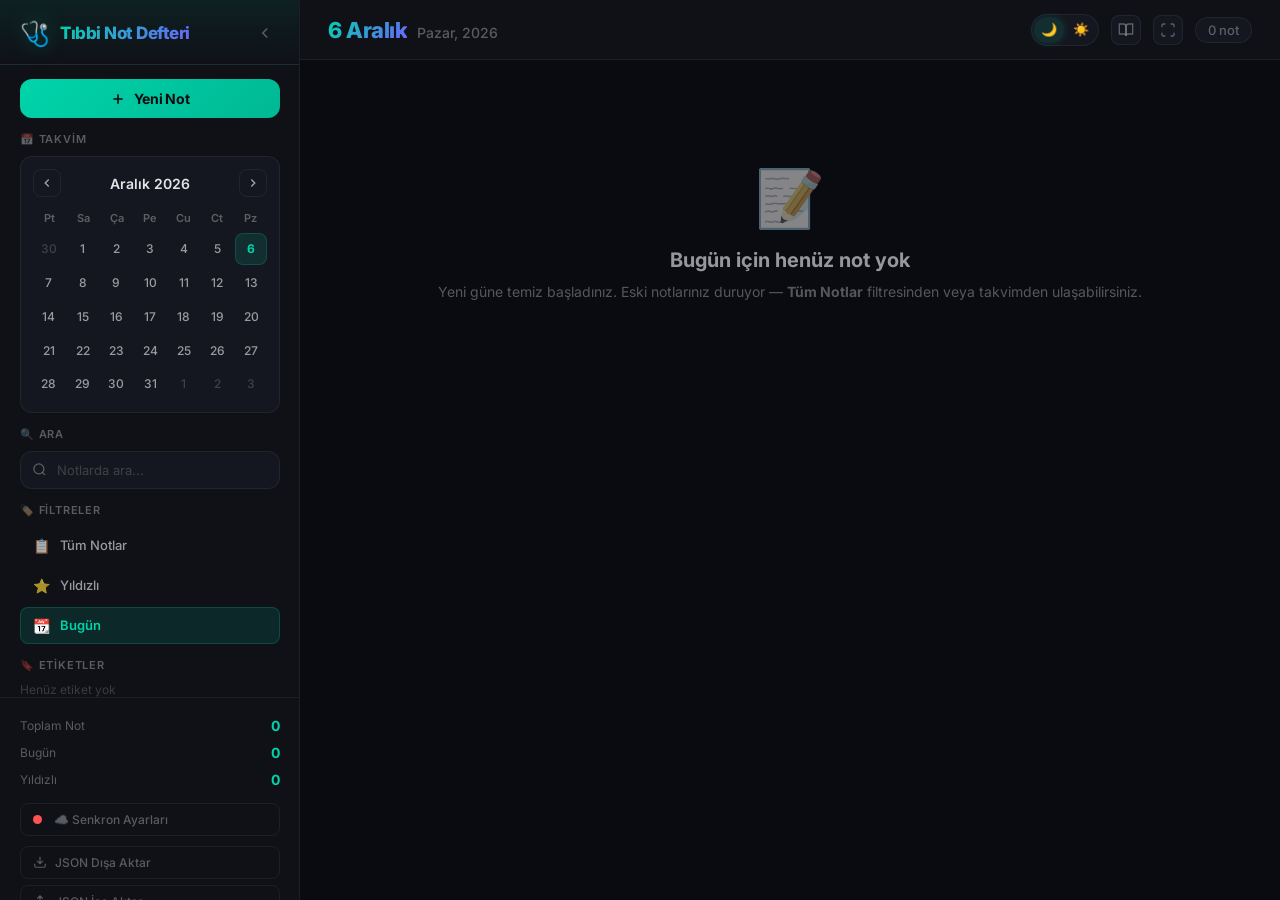
==== commit 5410b598: "BULUT SENKRONU GIST'TEN KENDI SUNUCUMUZA TASINDI + satir sonu duzeltmesi Kod degisikligi codex oturu" ====
--- a/index.html
+++ b/index.html
@@ -308,10 +308,12 @@
         </div>
       </div>
       <div class="modal-body" style="max-height:60vh; overflow-y:auto;">
+        <div id="readModalSlide" style="display:flex; flex-direction:column; gap:16px;">
         <div id="readModalContent" class="note-card-content" style="font-size:15px; line-height:1.85; color:var(--text-primary); word-break:break-word; max-height:none; overflow-y:auto;"></div>
         <div id="readModalUserNote" style="display:none; margin-top:16px; padding:12px 16px; background:var(--accent-secondary-dim); border:1px solid rgba(108,99,255,0.12); border-radius:var(--radius-sm); font-size:14px; color:#b0adff; line-height:1.6; font-style:italic;"></div>
         <div id="readModalSource" style="display:none; margin-top:16px; font-size:12px; color:var(--text-tertiary);"></div>
         <div id="readModalTags" style="display:none; margin-top:12px; display:flex; gap:6px; flex-wrap:wrap;"></div>
+        </div>
       </div>
       <div class="modal-footer read-modal-footer">
         <div class="read-modal-nav">
@@ -338,27 +340,24 @@
   <div class="modal-overlay" id="syncModal" style="display:none">
     <div class="modal modal-sm">
       <div class="modal-header">
-        <h2 class="modal-title">☁️ Bulut Senkron</h2>
+        <h2 class="modal-title">☁️ Sunucu Senkronu</h2>
         <button class="modal-close" id="syncModalClose">✕</button>
       </div>
       <div class="modal-body">
-        <p class="modal-text" id="syncStatusText" style="margin-bottom:14px;">Durum: kapalı</p>
-        <div class="modal-field">
-          <label class="modal-label">GitHub Token (yalnızca "gist" izinli)</label>
-          <input type="password" class="modal-input" id="syncToken" placeholder="ghp_… veya github_pat_…" autocomplete="off">
+        <p class="modal-text" id="syncStatusText" style="margin-bottom:14px;">Durum: —</p>
+        <div class="modal-field">
+          <label class="modal-label">Bağlı sunucu</label>
+          <input type="text" class="modal-input" id="syncSunucu" readonly>
           <small style="color:var(--text-tertiary); font-size:11px; display:block; margin-top:6px;">
-            Token yalnızca <strong>bu telefonda</strong> saklanır, hiçbir yere gönderilmez.
+            Defter bu sunucudan açıldığı için senkron <strong>her zaman açıktır</strong> —
+            ayrıca kurulum yapman ya da anahtar girmen gerekmez.
+            Notlar telefonda da saklanır: internet yokken defter çalışmaya devam eder,
+            bağlantı gelince kendiliğinden senkronlanır.
           </small>
         </div>
-        <div class="modal-field">
-          <label class="modal-label">Gist ID (boş bırak → otomatik oluşturulur)</label>
-          <input type="text" class="modal-input" id="syncGistId" placeholder="(ilk kurulumda boş bırakın)" autocomplete="off">
-        </div>
       </div>
       <div class="modal-footer">
-        <button class="modal-btn modal-btn-danger" id="syncDisconnectBtn" style="margin-right:auto;">Bağlantıyı Kes</button>
-        <button class="modal-btn modal-btn-secondary" id="syncNowBtn">🔄 Şimdi Senkronla</button>
-        <button class="modal-btn modal-btn-primary" id="syncSaveBtn">💾 Bağlan</button>
+        <button class="modal-btn modal-btn-primary" id="syncNowBtn" style="margin-left:auto;">🔄 Şimdi Senkronla</button>
       </div>
     </div>
   </div>
--- a/mobile.css
+++ b/mobile.css
@@ -23,7 +23,7 @@
   align-items: center;
   justify-content: center;
   box-shadow: var(--shadow-lg), 0 0 24px var(--accent-primary-glow);
-  z-index: 1500;
+  z-index: 80;
   cursor: pointer;
   transition: transform var(--transition-fast), background var(--transition-fast);
 }
@@ -31,6 +31,10 @@
 
 /* ====== Senkron durum noktası ====== */
 #syncStatusDot { transition: background var(--transition-fast); }
+
+.mobile-read-font-control {
+  display: none;
+}
 
 /* ====== Çekmece (drawer) arka planı — sidebar açıkken ====== */
 .mobile-backdrop {
@@ -69,6 +73,95 @@
   }
   .read-modal { width: 94vw !important; }
 
+  /* Genislik kontrolu mobilde tamamen gizli (kucuk ekranda gereksiz) */
+  .read-modal-width-control { display: none !important; }
+
+  /* ===== Mobilde CSS ile tam ekran okuma (native fullscreen YOK) =====
+     PWA zaten display:standalone. Native requestFullscreen yavas + siyah/beyaz
+     flash yapiyordu; app.js mobilde sadece <html>'e .reading-fs ekler -> gecis
+     aninda olur, flash yok. */
+  html.reading-fs { background: var(--bg-primary); }
+  html.reading-fs .app-layout { display: none !important; }
+  html.reading-fs .mobile-fab { display: none !important; }
+  html.reading-fs #readModal { padding: 0 !important; }
+
+  html.reading-fs #readModal .read-modal {
+    width: 100vw !important;
+    max-width: 100vw !important;
+    height: 100vh !important;
+    height: 100dvh !important;
+    max-height: 100vh !important;
+    max-height: 100dvh !important;
+    border-radius: 0 !important;
+    border-left: none;
+    border-right: none;
+    margin: 0 !important;
+    /* Tam ekran okumada acilis animasyonu/scale OLMASIN — kenar bosluksuz,
+       aninda tam ekran (seri gecis). */
+    animation: none !important;
+    transform: none !important;
+    /* ÖNEMLI: .modal taban stili opacity:0 ile baslar; paneli normalde
+       modalSlideIn animasyonu gorunur yapar. Animasyonu yukarida
+       kapattigimiz icin paneli ELLE opak yapmazsak opacity:0'da TAKILIR ->
+       panel gorunmez ama tiklanabilir kalir (kullanici karartili bos ekran
+       gorur, farkinda olmadan icindeki kaynak baglantisina/X'e basar).
+       Bu yuzden opacity:1 SART. */
+    opacity: 1 !important;
+  }
+
+  html.reading-fs #readModal .read-modal .modal-body {
+    max-height: none !important;
+    flex: 1 1 auto;
+  }
+
+  html.reading-fs #readModal .read-modal-meta { display: none; }
+
+  .mobile-read-font-control {
+    display: inline-flex;
+    align-items: center;
+    gap: 4px;
+    margin-right: auto;
+    padding: 0 6px;
+  }
+
+  .mobile-read-font-btn {
+    min-width: 34px;
+    height: 30px;
+    border: 1px solid var(--border-primary);
+    border-radius: 7px;
+    background: var(--bg-tertiary);
+    color: var(--text-secondary);
+    font-family: inherit;
+    font-size: 13px;
+    font-weight: 700;
+  }
+
+  .mobile-read-font-btn:active {
+    background: var(--accent-primary-dim);
+    color: var(--accent-primary);
+  }
+
+  .mobile-read-font-btn:disabled {
+    opacity: 0.35;
+  }
+
+  .mobile-read-font-value {
+    min-width: 36px;
+    text-align: center;
+    color: var(--accent-primary);
+    font-size: 12px;
+    font-weight: 700;
+  }
+
+  #readModalContent {
+    font-size: var(--mobile-read-font-size, 17px) !important;
+    line-height: 1.85 !important;
+  }
+
+  #readModalUserNote {
+    font-size: calc(var(--mobile-read-font-size, 17px) - 1px) !important;
+  }
+
   /* Topbar başlığı taşmasın */
   .topbar-title { min-width: 0; overflow: hidden; }
   .topbar-date-full { display: none; }
